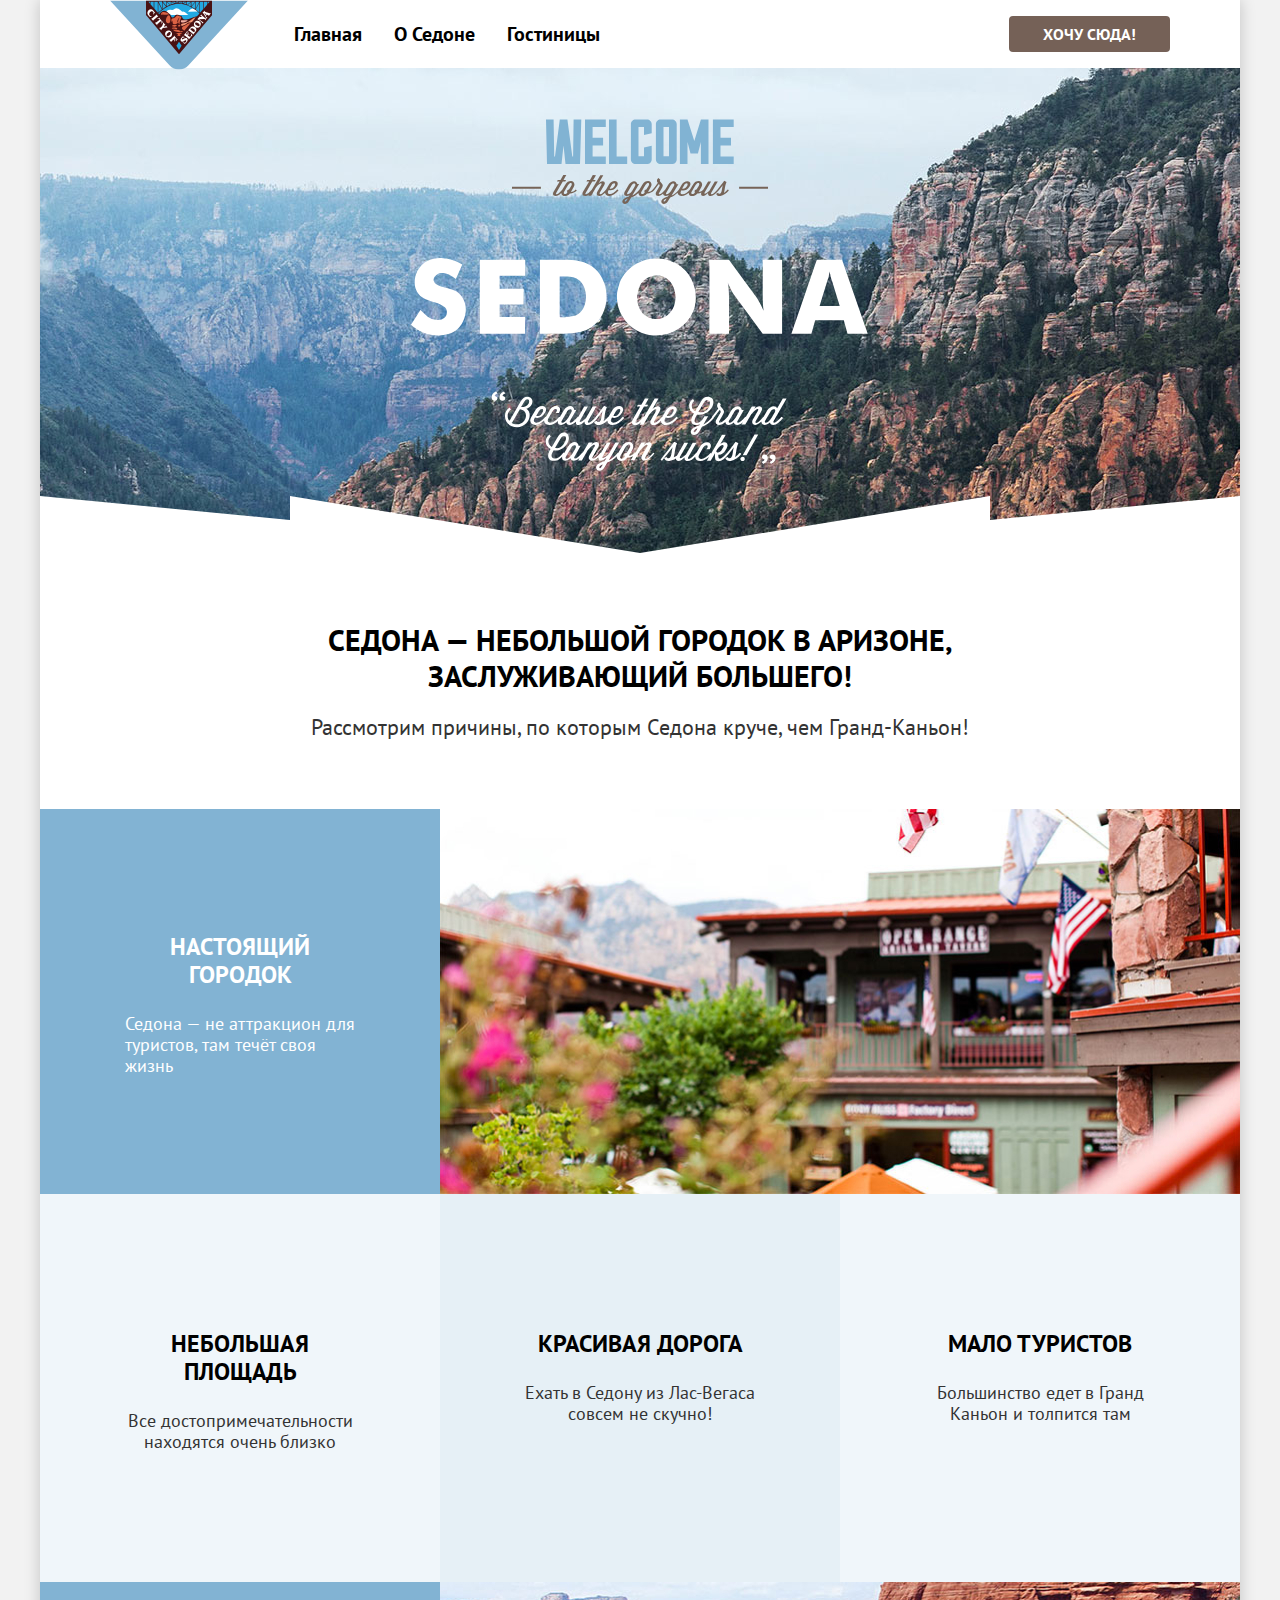
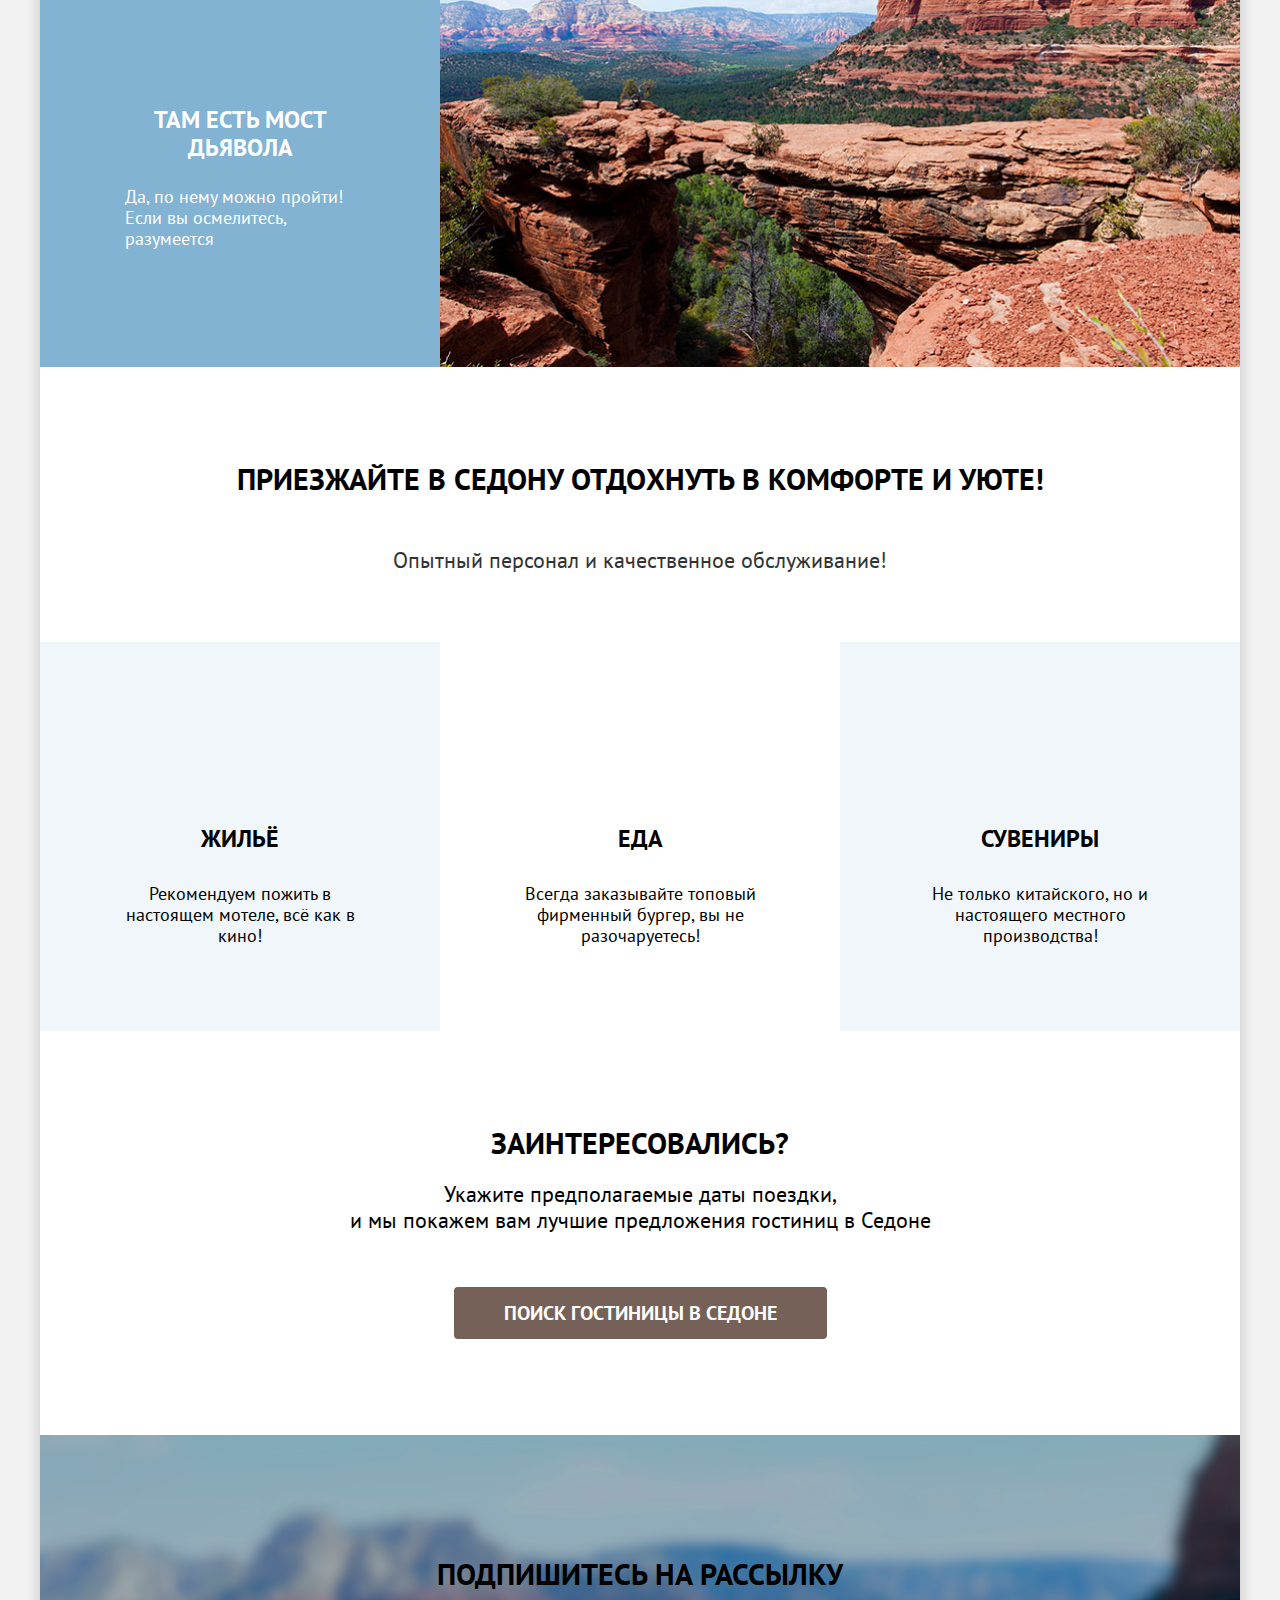
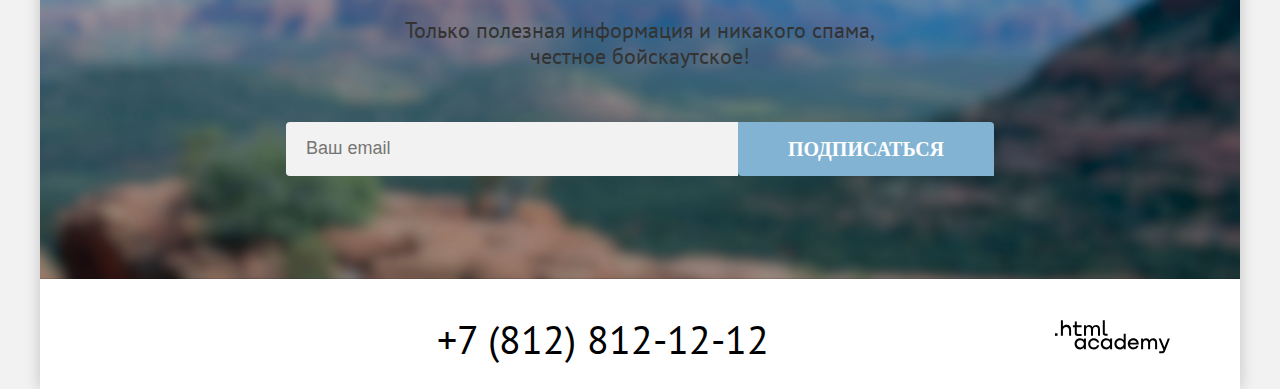
==== 2454755-sedona-39-master/index.html @ 9f496d9f "Добавление разметки к 5 и 6 разделу" ====
<!DOCTYPE html>
<html lang="ru">
  <head>
    <link rel="stylesheet" href="styles/styles.css">
  </head>
  <body>
    <div class="conteiner">
    <header class="page-header">
      <nav class="header-navigation">
        <a class="navigation-logo" href="#">
            <img class="page-header-logo" src="images/main-logo.svg" width="140" height="70" alt="Логотип сайта Седона">
        </a>
     <ul class="navigation-list">
        <li class="navigation-item">
            <a class="navigation-link" href="#">Главная</a>
        </li>
        <li class="navigation-item">
            <a class="navigation-link" href="#">O Седоне</a>
        </li> <li class="navigation-item">
            <a class="navigation-link" href="catalog.html">Гостиницы</a>
        </li>
     </ul>
        <ul class="navigation-user">
            <li class="navigation-user-item">
            <a class="navigation-user-link navigetion-link-search" href="#"><span class="visually-hidden">Поиск</span></a>
            </li>
            <li class="navigation-user-item">
              <a class="navigation-user-link navigetion-link-favourite" href="#"><span class="visually-hidden">Избраное</span>
                <span class="number-favorites">12</span> </a>
            </li>
        </ul>
                <a class="header-button" href="#">Хочу сюда!</a>
      </nav>
    </header>
    <main class="main-conteiner main-index">
      <section class="main-monitor">
      <h1 class="visually-hidden">Седона</h1>
      <img class="hero-img" src="images/welcome-phrase.svg" width="458px" height="352px" alt="Welcome to the gorgeous Sedona because the grand canyon sucks">
      </section>
      <section class="reasons">
        <h2 class="visually-hidden">Причины</h2>
        <p class="reason-title">Седона — небольшой городок в Аризоне,
          заслуживающий большего!</p>
          <p class="content"> Рассмотрим причины, по которым Седона круче, чем Гранд-Каньон!</p>
          <ul class="reason-list">
            <li class="reason-item-accent">
              <div class="reason-conteiner">
              <h3 class="reason-subtitle reason-accent">Настоящий городок</h3>
              <p class="reason-description description-accent">Седона — не аттракцион для туристов, там течёт своя жизнь</p>
            </div>
              <img class="reason-img" src="images/main-photo-1.jpg" width="800px" height="385px"  alt="Домик на фоне гор">
            </li>
            <li class="reason-item">
              <h3 class="reason-subtitle">Небольшая площадь</h3>
              <p class="reason-description">Все достопримечательности находятся очень близко</p>
            </li>
            <li class="reason-item item-accent">
              <h3 class="reason-subtitle">Красивая дорога</h3>
              <p class="reason-description">Ехать в Седону из Лас-Вегаса совсем не скучно!</p>
            </li>
            <li class="reason-item">
              <h3 class="reason-subtitle">Мало туристов</h3>
              <p class="reason-description">Большинство едет в Гранд Каньон и толпится там</p>
            </li>
              <li class="reason-item-accent">
                <div class="reason-conteiner">
                <h3 class="reason-subtitle reason-accent">Там есть мост дьявола</h3>
                <p class="reason-description description-accent"> Да, по нему можно пройти! Если вы осмелитесь, разумеется </p>
                </div>
                <img class="reason-img" src="images/main-photo-2.jpg" width="800px" height="385px" alt="Изображение моста дьявола">
            </li>
          </ul>

      </section>
      <section class="locality">
        <h2 class="visually-hidden">Местность</h2>
        <p class="locality-tagline"> Приезжайте в Седону отдохнуть в комфорте и уюте!</p>
         <p class="content">Опытный персонал и качественное обслуживание!</p>
          <ul class="locality-list">
            <li class="locality-item">
              <h4 class="locality-title">Жильё</h3>
              <p class="locality-description">Рекомендуем пожить в настоящем мотеле,
                всё как в кино!</p>

            </li>
            <li class="locality-item-item">
              <h4 class="locality-title">Еда</h3>
              <p class="locality-description">Всегда заказывайте
                топовый фирменный бургер, вы не разочаруетесь!</p>

            </li>
            <li class="locality-item">
             <h4 class="locality-title">Сувениры</h3>
              <p class="locality-description">Не только китайского,
                но и настоящего местного производства!</p>

              </li>
            </ul>
      </section>
      <section class="search">
        <h2 class="search-title">Заинтересовались?</h2>
        <p class="search-description"> Укажите предполагаемые даты поездки,
          <br>
          и мы покажем вам лучшие предложения гостиниц в Седоне</p>
        <a class="search-button" href="#">Поиск гостиницы в Седоне</a>
      </section>
      <section class="subscribe">
        <h2 class="subscribe-title">Подпишитесь на рассылку</h2>
        <p class="subscribe-description">Только полезная информация и никакого спама,
          <br>
           честное бойскаутское!</p>
        <form class="subscribe-form" action="https://echo.htmlacademy.ru/" method="post">
        <p class="subscribe-form-name">
        <label class="visually-hidden" for="user-email">Email</label>
        <input class="field" type="text" id="user-email" name="user-email" placeholder="Ваш email">
      </p>
      <button class="subscribe-button" type="submit">Подписаться</button>
    </form>
    </section>
    </main>
    <footer class="footer-social">
     <ul class="footer-social-list">
      <li class="footer-social-item">
        <a class="button" href="#">
          <span class="visually-hidden">ВКонтакте</span>
        </a>
      </li>
      <li class="footer-social-item">
        <a class="button" href="#">
          <span class="visually-hidden">Телеграм</span>
        </a>
      </li>
      <li class="footer-social-item">
        <a class="button" href="#">
          <span class="visually-hidden">Ютуб</span>
        </a>
      </li>
    </ul>
    <a class="phone-mobile" href="tel:+78128121212">+7 (812) 812-12-12</a>
    <a class="copyright" href="https://htmlacademy.ru/">
      <img src="images/logo.svg" alt="Логотип HTML Academy">
    </a>
      </footer>
      </div>
  </body>
</html>
---- 2454755-sedona-39-master/styles/styles.css ----
html{
    height:100%;


}
.conteiner {
    display:flex;
    flex-direction: column;
    flex-grow:1;
    margin:0 auto;
    max-width: 1200px;


    background-color: #FFFFFF;
    box-shadow: 0 0 15px 0 rgba(0, 0, 0, 0.2);
}
body{
    font-family:"PT Sans", sans-serif;
    min-height: 100%;
    font-size: 18px;
    line-height: 21px;
    color:black;

    display:flex;
    flex-direction: column;
    box-sizing: border-box;

    margin:0;
    padding: 0;
    background-color: #F2F2F2;
}
.visually-hidden {
	position: absolute;

	width: 1px;
	height: 1px;
	margin: -1px;
	padding: 0;
	border: 0;

	white-space: nowrap;
	clip-path: inset(100%);
	clip: rect(0 0 0 0);
	overflow: hidden;
}


.main-conteiner{
    flex-grow: 1;
}
.page-header {
    color:#000000;
    background-color: #FFFFFF;
  padding: 0 70px;

 }


.navigation-logo {
    display: block;
   max-width: 138px;
    margin-right: 30px;
    margin-bottom: -6px;
    position: relative;
 }
 .page-header-logo {
   max-width: 100%;
}
.header-navigation {
    display: flex;
    align-items: center;
}
 .navigation-list {
        display: flex;
        flex-wrap: wrap;
        margin: 0;
        padding: 0;
        margin-right: auto;
        list-style: none;


    }

 .navigation-link{
    font-family: "PT sans", sans-serif;
    line-height: 24px;
    font-size: 20px;
    font-weight: 700;
    color:inherit;
    text-align: center;
    text-decoration: none;
    display: block;
    padding: 20px 16px;
 }

 .navigation-user {
    display: flex;
  align-items: center;
    gap: 24px;
    margin: 0;
    padding: 0;
    list-style: none;
 }
 .navigation-user-link {
    line-height: 24px;
    font-size: 20px;
    font-weight: 700;
    color:inherit;
    text-decoration: none;
 }
 .number-favorites{
    line-height: 24px;
    font-size: 20px;
    color:#FFFFFF;
 }
 .hero-img {
    display: block;
    margin: 0 auto
 }
 .header-button{
    font-family: "PT Sans", "sans-serif";
    text-transform: uppercase;
    color: #FFFFFF;
    background-color: #756157;
    font-weight: 700;
    text-align: center;
    text-decoration: none;
    background: #756157;
    font-size: 16px;
    line-height: 125%;
    border-radius: 4px;
    white-space: nowrap;
    padding: 8px 34px;


}


.main-monitor {
    box-sizing: border-box;
    min-height: 485px;
    padding: 51px 70px 82px;
background-image:url("../images/divider.svg"),  url("../images/index-background.jpg");
background-size:100% auto, cover;
background-repeat:no-repeat;
background-position: left bottom, left top;
background-color:blueviolet;
}

.reason-title {
    font-size: 30px;
    line-height:36px;
    text-align: center;
    color: #000000;
    font-weight: 700;
    text-transform: uppercase;
    padding: 0 70px;
    margin-bottom: 25px;
    max-width: 700px;
    margin: 0 auto;
    padding-top: 69px;
}
.content {
    font-size: 22px;
    font-weight: 400;
    line-height: 26px;
    text-align: center;
    padding-bottom: 69px;
}

.reason-list {
    margin:0;
    padding: 0;
    display: flex;
    flex-wrap: wrap;
    text-decoration: none;
    list-style: none;
}
.reason-item-accent{
    display: flex;
    background: #82b3d3;
}
.reason-item {
    max-width: 400px;
    flex-grow: 1;
    padding: 112px 85px;
    text-align: center;
    background-color: #83b3d31f;
    box-sizing: border-box;
}
.reason-subtitle {
    font-size: 24px;
    font-weight: 700;
    line-height: 28px;
    text-align: center;
    text-transform: uppercase;
    color: #000000;

}
 .reason-accent  {
    color: #ffffff;
}

.reason-description{
    font-size: 18px;
    font-weight: 400;
    line-height: 21px;
    color: #333333;
}
.description-accent {
    color: #ffffff;
}
.reason-conteiner {
   padding: 100px 85px;
}
.item-accent {
    background-color: rgba(131, 179, 211, 0.2);
}
.locality{
padding-top: 64px;
    margin: 0;
    font-size: 30px;
    font-weight: 700;
    line-height: 36px;
    text-align: center;
    text-transform: uppercase;
}
.content {
    margin: 0;
    padding-top: 20px;
    text-transform:none;
    font-size: 22px;
    line-height: 26px;
    text-align: center;
    color: #333333;
}
.locality-list {
    margin: 0;
    padding: 0;
    display: flex;
  flex-direction: row;
  list-style: none;
  flex-wrap: wrap;
}
.locality-title {
    margin: 0;
    padding-bottom: 30px;
    font-size: 24px;
    font-weight: 700;
    line-height: 28px;
    text-align: center;
    text-transform: uppercase;
}
.locality-description {
    margin: 0;
    font-size: 18px;
    font-weight: 400;
    line-height: 21px;
    text-align: center;
    text-transform: none;

}
.locality-item {
    box-sizing: border-box;
    flex-grow: 1;
    max-width: 400px;
    padding: 183px 81px 85px;
    background-color: #83b3d31f;

}
.locality-item-item{
    box-sizing: border-box;
    flex-grow: 1;
    max-width: 400px;
    padding: 183px 81px 85px;
}

.search-title{
    padding-top: 94px;
    padding-bottom: 20px;
    margin: 0;
    font-size: 30px;
    font-weight: 700;
    line-height: 36px;
    text-align: center;
    text-transform: uppercase;
    width: 1200px;
}
.search-description {
    margin: 0;
    padding-bottom: 54px;
    font-size: 22px;
    font-weight: 400;
    line-height: 26px;
    text-align: center;
    width: 1200px;

}

.search-button{
    font-family: "PT Sans" , "sans-serif";
     font-size: 20px;
    font-weight: 700;
    line-height: 36px;
    text-align: center;
    text-transform: uppercase;
    color: #ffffff;
    background-color: #756157;
    text-decoration: none;
   margin: 0 auto;
   margin-bottom: 96px;
   display: block;
   width: fit-content;
   padding: 8px 50px;
   border-radius: 4px;
}
.subscribe {
    background-image: url("../images/subscribe-background.png");
    background-color: #000000;
    background-repeat: no-repeat;
    background-size: cover;
  padding: 96px 20px 104px;
  text-align: center;
}
.subscribe-title {
    text-align: center;
    font-size: 30px;
    font-weight: 700;
    line-height: 36px;
    color: #000000;
    text-transform: uppercase;
}

.subscribe-description {
    font-size: 22px;
    font-weight: 400;
    line-height: 26px;
    max-width: 475px;
    margin: 0 auto;
    margin-bottom: 54px;
    text-align: center;
    color: #333333;
}
.subscribe-form {
    display: flex;
    justify-content: center;
    align-items: center;
    height: 52px;
    max-width: 684px;
    margin: 0 auto;
}
.field {
    margin: 0;
    font-size: 18px;
    font-weight: 400;
    line-height: 23px;
    height: 54px;
    border: none;
    border-radius: 4px 0 0 4px;
    min-width: 452px;
    padding: 14px 20px;
    background-color: #F2F2F2;
    display: block;
    box-sizing: border-box;
    text-align: left;
    color:#000000

}

.subscribe-button {
    font-family: "PT Sans , sans-serif";
    font-size: 20px;
    font-weight: 700;
    line-height: 36px;
    height: 54px;
    text-align: center;
    color: #ffffff;
    text-transform: uppercase;
    background: #82b3d3;
    border: none;
    padding: 8px 50px;
    border-radius: 0 4px 0 4px;

}
.subscribe-catalog {
    padding: 96px 70px 104px;
}
.phone-mobile{
   text-decoration: none;
    background-repeat: no-repeat;
    font-size: 40px;
    font-weight: 400;
    line-height: 100%;
    text-align: center;
    text-transform: uppercase;
    color: #000000;
}
.footer-social {
    display: flex;
    align-items: center;
    justify-content: space-between;
    padding: 40px 70px 30px;
}
.footer-social-item {
    list-style: none;
}




.all-filters {
    padding: 35px 70px 70px;
    background-image:url("../images/filter.png");
    background-size: cover;
background-repeat:no-repeat;
background-position: center;
background-color:#000000;
color:#FFFFFF;
 }
.main-inner-title {
    margin: 0;
    margin-bottom: 8px;
    font-size: 60px;
    line-height: 78px;
    color: #FFFFFF;
}
.inner-menu-list {
    display: flex;
    flex-wrap: wrap;
    gap: 28px;
    margin: 0;
    padding: 0;
    margin-bottom: 40px;
    font-size: 16px;
   list-style: none;
}
 .inner-menu-link{
    color: #FFFFFF;
    text-decoration: none;
 }
 .hotel-filter {
    display: flex;
    flex-wrap: wrap;
    gap: 70px;
 }
 .hotel-filter-list {
    padding: 0;
    margin:0;
    list-style: none;
 }
 .hotel-filter-group {
    display: flex;
    flex-direction: column;
    margin: 0;
    padding: 0;
    border: none;
 }
 .hotel-filter-group-title {
    font-family: "PT sans" sans-serif;
    font-size: 20px;
    font-weight: 700;
    line-height: 24px;
    padding: 0;
    margin-bottom: 32px;
 }
 .hotel-filter-item {
    margin-bottom: 16px;
    line-height: 23px;
 }
 .button-filter{
    display: flex;
    flex-direction: column;
    margin: 0;
    padding: 0;
    border: 0;
 }
 .catalog-filter-submit {
    padding: 8px 50px;
    font-family: inherit;
    font-size: 16px;
    font-weight: 700;
    line-height: 20px;
    color: #FFFFFF;
    text-transform: uppercase;
    border: none;
    border-radius: 4px;
    margin-bottom: 32px;
    margin-top: 56px;

 }
 .catalog-filter-reset{
    padding: 8px 50px;
    font-family: inherit;
    font-size: 16px;
    font-weight: 700;
    line-height: 20px;
    color: #FFFFFF;
    text-transform: uppercase;
    border: none;
    border-radius: 4px;
 }



 .select-control{
    font-weight: 400 ;
    color:#333333;
    background-color: #FFFFFF;
 }
 .catalog-filter-grop {
    display: flex;
    flex-direction: column;
    margin: 0;
    padding: 0;
    border: 0;
 }
 .catalog-filter-title {
    padding: 0;
    margin-bottom: 32px;
    font-size: 20px;
    font-weight: 700;
    line-height: 24px;
 }
 .control-input-price {
    font-family: inherit;
    font-size: 18px;
    font-weight: 700;
    line-height: 24px;
    color: #000000;
    background-color: #F2F2F2;
 }
 .control-input-price-accent {
    margin-bottom: 36px;
 }
 .catalog-products {
    padding: 50px 70px 60px;
 }
 .catalog-products-title {
    margin: 0;
    margin-right: auto;
    text-align: left;
    font-size: 30px;
    font-weight: 700;
    line-height: 36px;
    text-transform: uppercase;
 }
 .catalog-filter-submit{
    font-size: 16px;
    font-weight: 700;
    line-height: 20px;
    text-align: center;
    text-transform: uppercase;
    color: #ffffff;
    background: #82b3d3;
 }
 .catalog-filter-reset {
    font-size: 16px;
    font-weight: 700;
    line-height: 20px;
    text-align: center;
    text-transform: uppercase;
    color: #ffffff;
    background: transparent;
 }
.catalog-products-title{
    font-size: 30px;
    font-weight: 700;
    line-height: 36px;
    text-align: left;
    text-transform: uppercase;
}
.product-list {
    display: flex;
    flex-wrap: wrap;
    gap: 20px;
    margin: 0;
    padding: 0;
    margin-bottom: 40px;
    padding-bottom: 39px;
    list-style: none;
    border-bottom: 1px solid #E6E6E6;
}
.product-card {
    box-sizing: border-box;
    gap: 16px 20px;
    width: 340px;
    padding: 20px;
    color: #333333;
    outline: 1px solid #E6E6E6;
    border-radius: 4px
}
.product-link {
    text-decoration: none;
}
.product-title {
    margin: 0;
    padding-top: 16px;
    padding-bottom: 16px;
    font-size: 24px;
    line-height: 28px;
    color: #000000;
    text-align: left;
    text-decoration: none;
}
.product-type {
    margin:0;
}
.product-information{
    display: flex;
    justify-content:space-between;
    align-items: center;
    height: 21px;
    margin-bottom:16px ;
}
.button-list {
    list-style: none;
}
.select-control {
    width: 292px;
    height: 49px;
    padding: 10px 16px;
    margin-right: 70px;
    font-family: inherit;
    font-size: 18px;
    font-weight: 400;
    line-height: 21px;
    color: #333333;
    background-color: #FFFFFF;
    border: 2px solid #E5E5E5;
    border-radius: 4px;
}
.catalog-filters {
    display: flex;
    align-items: center;
    margin-bottom: 40px;
}
.product-links {
    display: flex;
    gap: 20px;
}
.product-ratings {
    display: flex;
    align-items: center;
}

.product-type {
    font-size: 18px;
    font-weight: 400;
    line-height: 21px;
    text-align: left;
}
.product-price{
        font-size: 18px;
        font-weight: 400;
        line-height: 21px;
        text-align: left;
}
.product-rating  {
    display: flex;
    align-items: center;
    justify-content: center;
    margin: 0;
    margin-top: 16px;
    font-size: 16px;
    font-weight: 400;
    line-height: 20px;
    text-align: center;
    text-transform: uppercase;
    color: #333333;
    width: 140px;
    height: 37px;
    border-radius: 4px;
    background: #f2f2f2;
}

.product-button{
    font-size: 16px;
    font-weight: 700;
    line-height: 20px;
    text-align: center;
    text-transform: uppercase;
    color: #ffffff;
    text-decoration: none;
    background: #756157;
    border-radius: 4px;
    padding: 8px 26px;
}
.add-to-favourites{
    font-size: 16px;
    font-weight: 700;
    line-height: 20px;
    text-align: center;
    text-transform: uppercase;
    color: #ffffff;
    text-decoration: none;
    border-radius: 4px;
    background: #82b3d3;
    padding: 8px 20px;
}
.added-to-favourites{
    display: flex;
    align-items: center;
    justify-content: center;
    padding: 8px 18px;
    font-size: 16px;
    font-weight: 700;
    line-height: 20px;
    text-align: center;
    text-transform: uppercase;
    color: #ffffff;
    text-decoration: none;
    border-radius: 4px;
    background: #7DB54F;
}
.pagination-link-current{
    font-size: 20px;
    font-weight: 700;
    line-height: 36px;
    color: #000000;
    text-decoration: none;
}
.pagination-link{
    font-size: 20px;
    font-weight: 700;
    line-height: 36px;
    color: #ffffff;
    background: #82b3d3;
    text-decoration: none;
}
.pagination {
    list-style: none;
    display: flex;
    gap:8px;
    margin: 0;
    padding: 0;
}
.pagination-item {
    padding: 12px 24px;
    background-color: #82B3D3;
}
.pagination-item-accent {
    background-color: #F2F2F2;
}
.item-transparent {
    background-color:transparent;
}
.footer {
    display: flex;
margin: 70px;
width: 1060px;
justify-content:space-between;
}
@font-face {
    font-family: "PT Sans";
    font-style: normal;
    font-weight: 700;
    src: url(../fonts/ptsans-700.woff2) format("woff2");
    font-display: swap;
}
@font-face {
    font-family: "PT Sans";
    font-style: normal;
    font-weight: 400;
    src: url(../fonts/ptsans-400.woff2) format("woff2");
    font-display: swap;

}
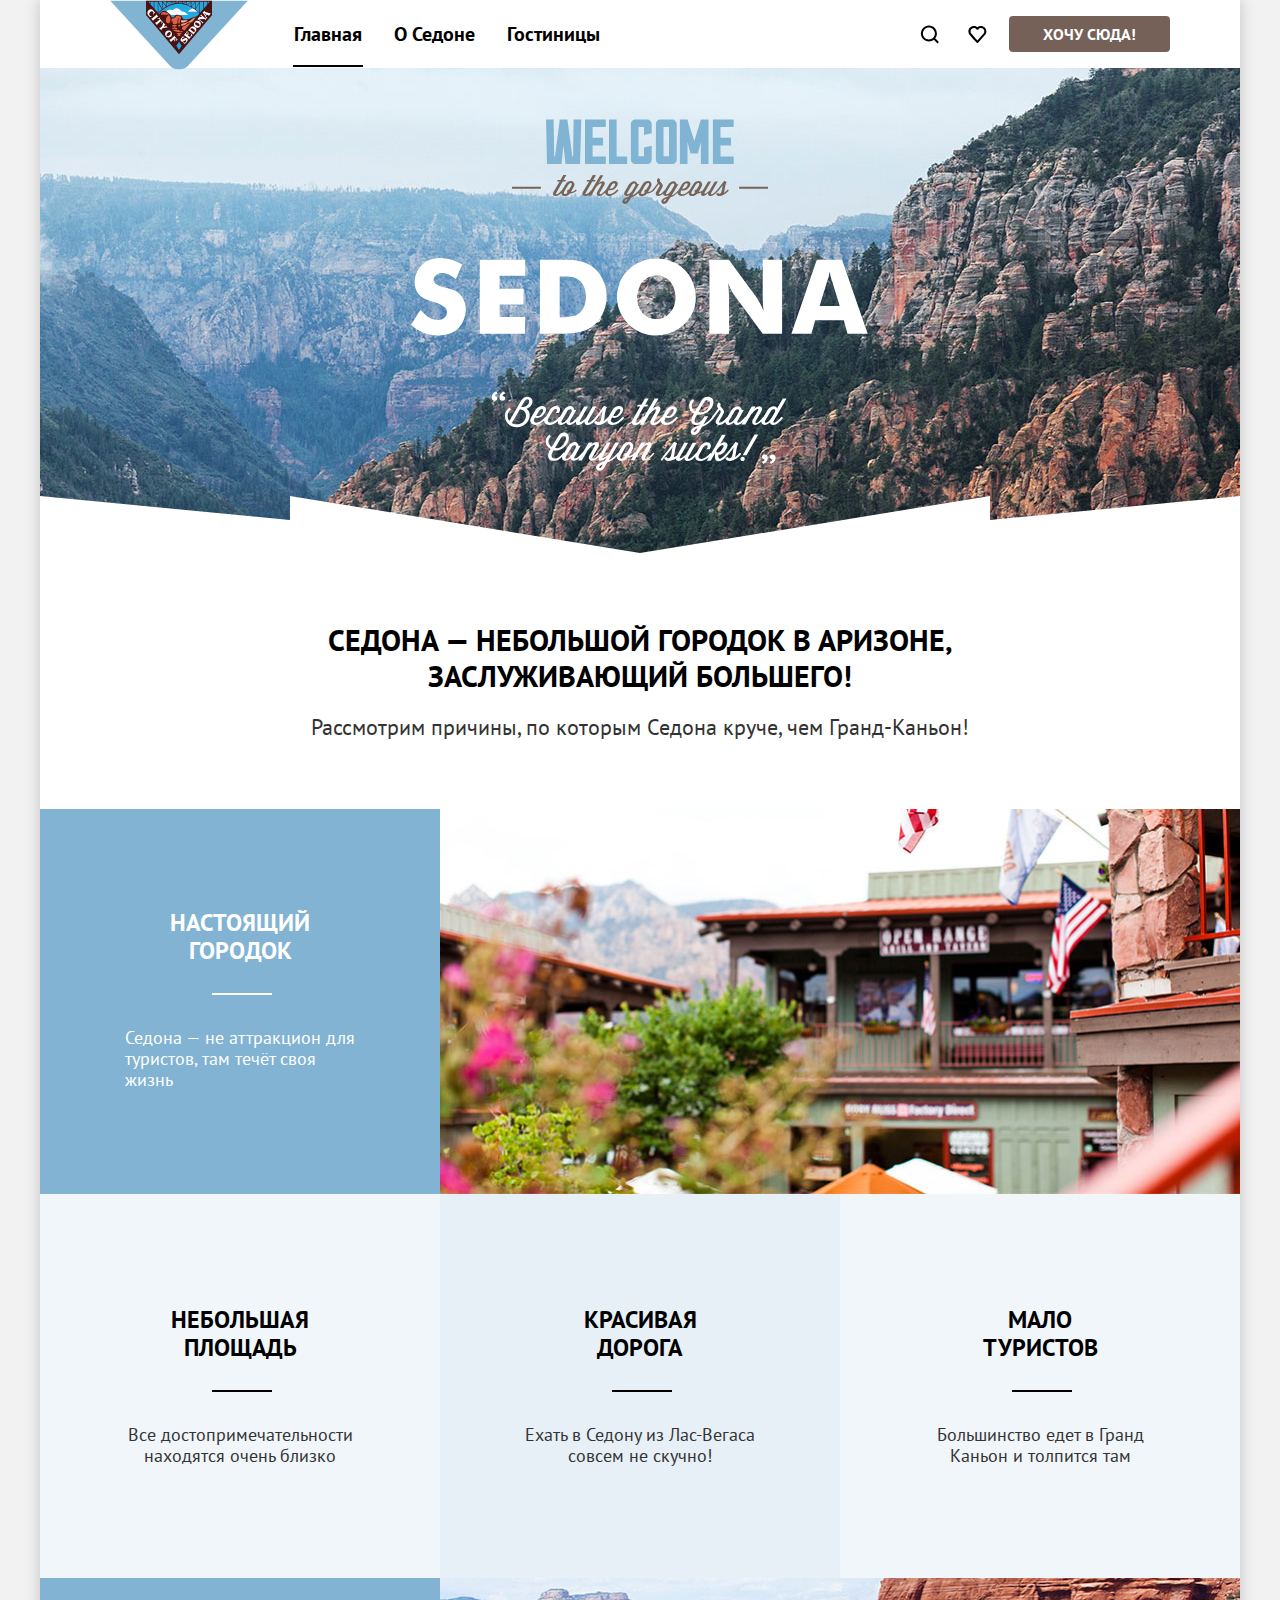
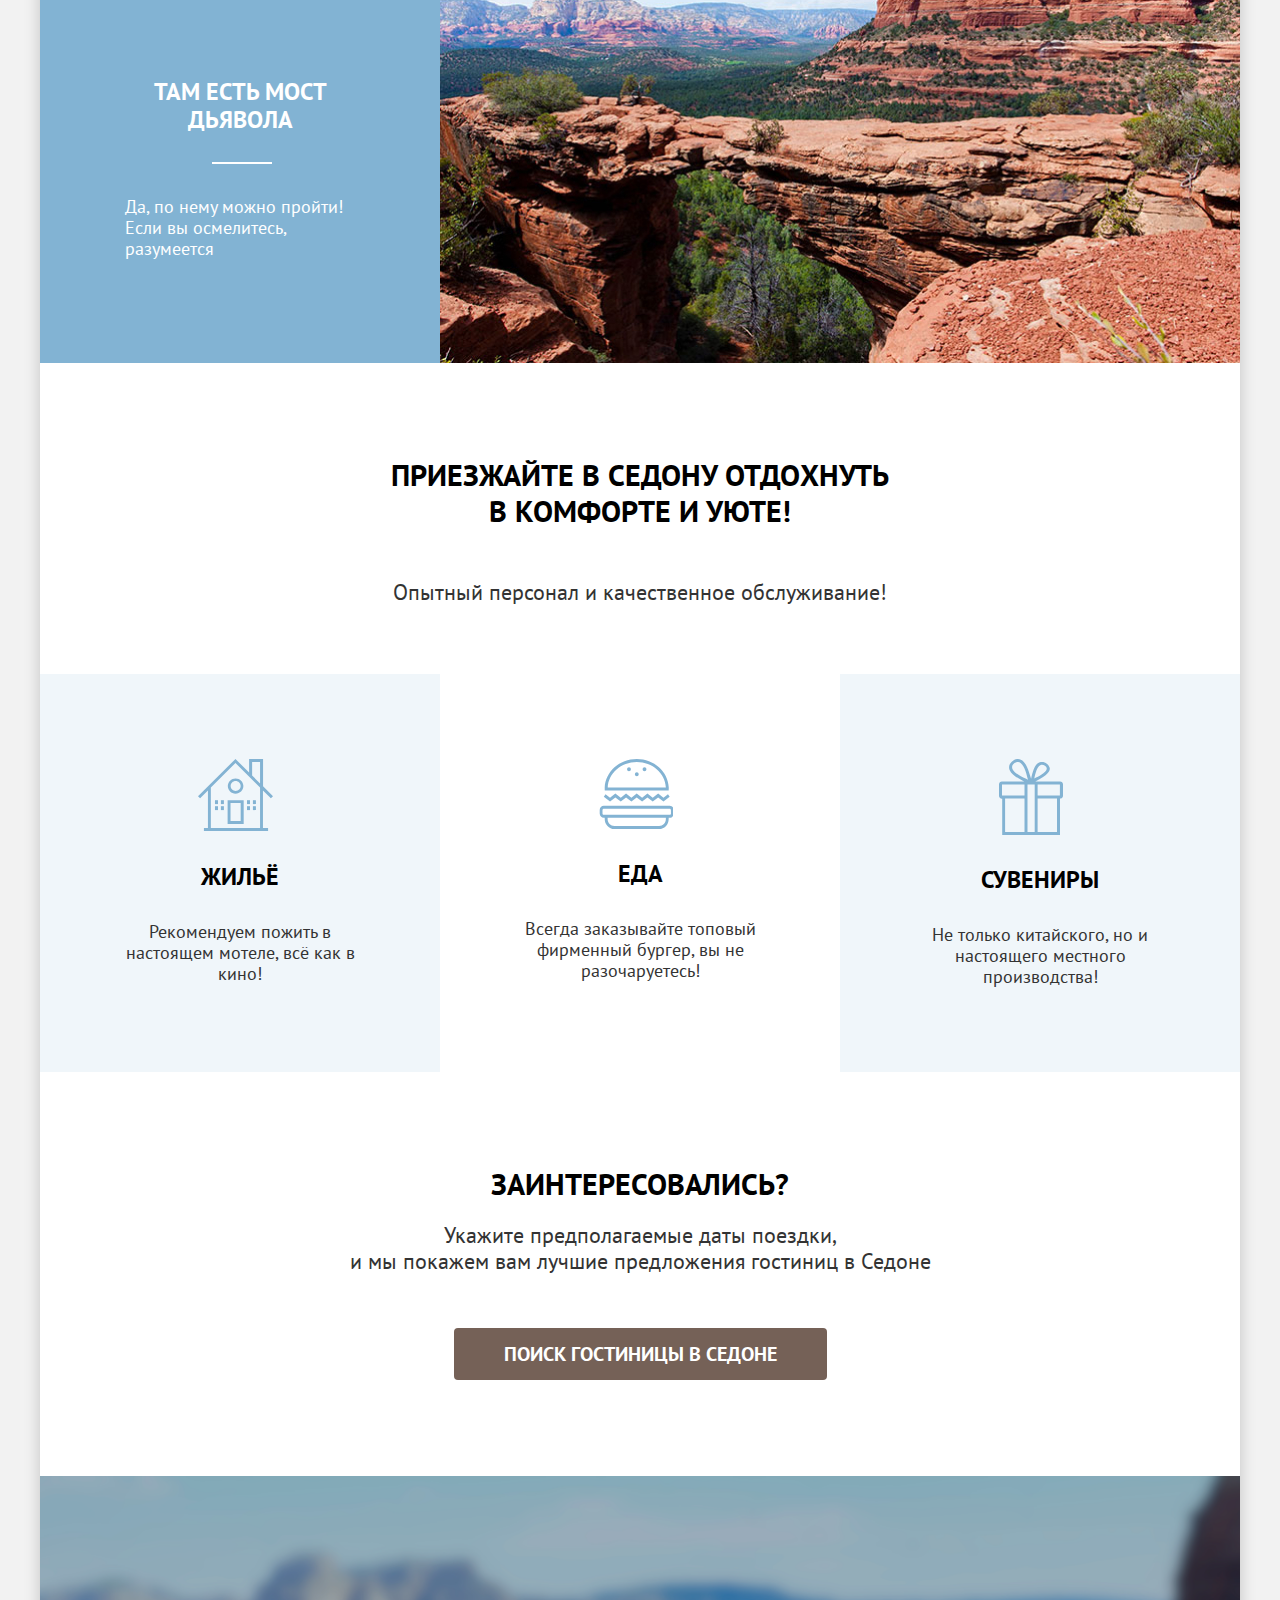
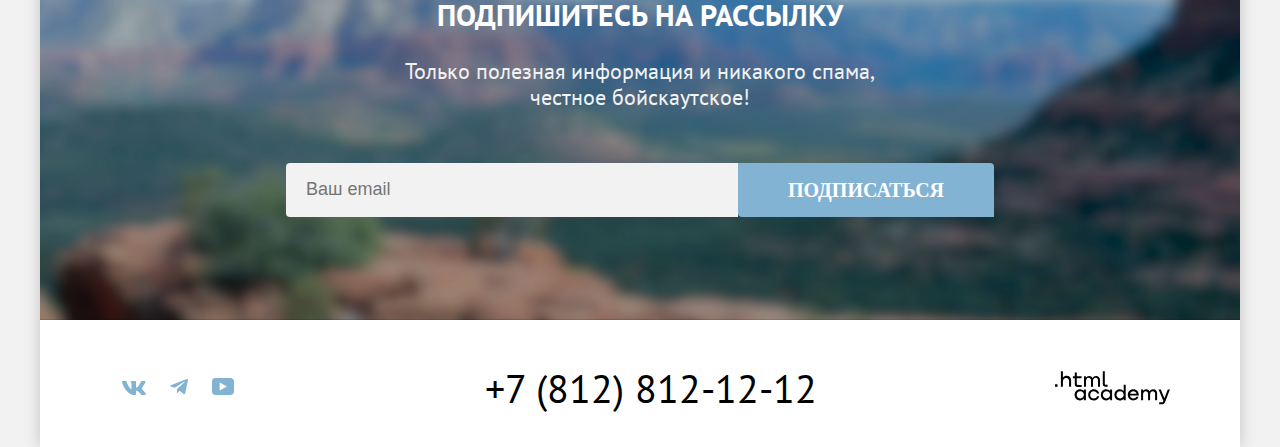
==== commit 6196049b: "Add files via upload" ====
--- a/2454755-sedona-39-master/index.html
+++ b/2454755-sedona-39-master/index.html
@@ -12,7 +12,7 @@
         </a>
      <ul class="navigation-list">
         <li class="navigation-item">
-            <a class="navigation-link" href="#">Главная</a>
+            <a class="navigation-link" href="#" aria-current="page">Главная</a>
         </li>
         <li class="navigation-item">
             <a class="navigation-link" href="#">O Седоне</a>
@@ -22,12 +22,10 @@
      </ul>
         <ul class="navigation-user">
             <li class="navigation-user-item">
-            <a class="navigation-user-link navigetion-link-search" href="#"><span class="visually-hidden">Поиск</span></a>
+            <a class="navigation-user-link navigation-link-search" href="#"><span class="visually-hidden">Поиск</span></a>
             </li>
-            <li class="navigation-user-item">
-              <a class="navigation-user-link navigetion-link-favourite" href="#"><span class="visually-hidden">Избраное</span>
-                <span class="number-favorites">12</span> </a>
-            </li>
+            <a class="navigation-user-link navigation-link-favourite" href="#">
+              <span class="visually-hidden">Избраное</span></a>
         </ul>
                 <a class="header-button" href="#">Хочу сюда!</a>
       </nav>
@@ -45,26 +43,26 @@
           <ul class="reason-list">
             <li class="reason-item-accent">
               <div class="reason-conteiner">
-              <h3 class="reason-subtitle reason-accent">Настоящий городок</h3>
+              <h3 class="reason-subtitle reason-accent subtitle">Настоящий городок</h3>
               <p class="reason-description description-accent">Седона — не аттракцион для туристов, там течёт своя жизнь</p>
             </div>
               <img class="reason-img" src="images/main-photo-1.jpg" width="800px" height="385px"  alt="Домик на фоне гор">
             </li>
             <li class="reason-item">
-              <h3 class="reason-subtitle">Небольшая площадь</h3>
+              <h3 class="reason-subtitle subtitle">Небольшая площадь</h3>
               <p class="reason-description">Все достопримечательности находятся очень близко</p>
             </li>
             <li class="reason-item item-accent">
-              <h3 class="reason-subtitle">Красивая дорога</h3>
+              <h3 class="reason-subtitle subtitle">Красивая дорога</h3>
               <p class="reason-description">Ехать в Седону из Лас-Вегаса совсем не скучно!</p>
             </li>
             <li class="reason-item">
-              <h3 class="reason-subtitle">Мало туристов</h3>
+              <h3 class="reason-subtitle subtitle">Мало туристов</h3>
               <p class="reason-description">Большинство едет в Гранд Каньон и толпится там</p>
             </li>
               <li class="reason-item-accent">
                 <div class="reason-conteiner">
-                <h3 class="reason-subtitle reason-accent">Там есть мост дьявола</h3>
+                <h3 class="reason-subtitle reason-accent subtitle">Там есть мост дьявола</h3>
                 <p class="reason-description description-accent"> Да, по нему можно пройти! Если вы осмелитесь, разумеется </p>
                 </div>
                 <img class="reason-img" src="images/main-photo-2.jpg" width="800px" height="385px" alt="Изображение моста дьявола">
@@ -74,22 +72,23 @@
       </section>
       <section class="locality">
         <h2 class="visually-hidden">Местность</h2>
-        <p class="locality-tagline"> Приезжайте в Седону отдохнуть в комфорте и уюте!</p>
+        <p class="locality-tagline"> Приезжайте в Седону отдохнуть <br>
+           в комфорте и уюте!</p>
          <p class="content">Опытный персонал и качественное обслуживание!</p>
           <ul class="locality-list">
-            <li class="locality-item">
+            <li class="locality-item locality-home">
               <h4 class="locality-title">Жильё</h3>
               <p class="locality-description">Рекомендуем пожить в настоящем мотеле,
                 всё как в кино!</p>
 
             </li>
-            <li class="locality-item-item">
+            <li class="locality-item-item locality-food">
               <h4 class="locality-title">Еда</h3>
               <p class="locality-description">Всегда заказывайте
                 топовый фирменный бургер, вы не разочаруетесь!</p>
 
             </li>
-            <li class="locality-item">
+            <li class="locality-item locality-present">
              <h4 class="locality-title">Сувениры</h3>
               <p class="locality-description">Не только китайского,
                 но и настоящего местного производства!</p>
@@ -122,23 +121,46 @@
      <ul class="footer-social-list">
       <li class="footer-social-item">
         <a class="button" href="#">
+          <svg width="24" height="14" viewBox="0 0 24 14"  xmlns="http://www.w3.org/2000/svg">
+            <path fill-rule="evenodd" clip-rule="evenodd" d="M23.45 0.948C23.616 0.402 23.45 0 22.655 0H20.03C19.362 0 19.054 0.347 18.887 0.73C18.887 0.73 17.552 3.926 15.661 6.002C15.049 6.604 14.771 6.795 14.437 6.795C14.27 6.795 14.019 6.604 14.019 6.057V0.948C14.019 0.292 13.835 0 13.279 0H9.151C8.734 0 8.483 0.304 8.483 0.593C8.483 1.214 9.429 1.358 9.526 3.106V6.904C9.526 7.737 9.373 7.888 9.039 7.888C8.149 7.888 5.984 4.677 4.699 1.003C4.45 0.288 4.198 0 3.527 0H0.9C0.15 0 0 0.347 0 0.73C0 1.412 0.89 4.8 4.145 9.281C6.315 12.341 9.37 14 12.153 14C13.822 14 14.028 13.632 14.028 12.997V10.684C14.028 9.947 14.186 9.8 14.715 9.8C15.105 9.8 15.772 9.992 17.33 11.467C19.11 13.216 19.403 14 20.405 14H23.03C23.78 14 24.156 13.632 23.94 12.904C23.702 12.18 22.852 11.129 21.725 9.882C21.113 9.172 20.195 8.407 19.916 8.024C19.527 7.533 19.638 7.314 19.916 6.877C19.916 6.877 23.116 2.451 23.449 0.948H23.45Z" fill="#83B3D3"/>
+            </svg>
+
           <span class="visually-hidden">ВКонтакте</span>
         </a>
       </li>
       <li class="footer-social-item">
         <a class="button" href="#">
+          <svg width="18" height="16" viewBox="0 0 18 16"  xmlns="http://www.w3.org/2000/svg">
+            <path d="M16.785 0.0992597L0.840489 6.24776C-0.247661 6.68481 -0.241365 7.29184 0.640845 7.56253L4.73445 8.83953L14.2058 2.8637C14.6537 2.59121 15.0629 2.7378 14.7265 3.03636L7.05283 9.96185H7.05103L7.05283 9.96275L6.77045 14.1823C7.18413 14.1823 7.36669 13.9925 7.59871 13.7686L9.58705 11.8351L13.7229 14.89C14.4855 15.31 15.0332 15.0941 15.2229 14.1841L17.9379 1.38885C18.2158 0.274623 17.5126 -0.229883 16.785 0.0992597Z" fill="#83B3D3"/>
+            </svg>
           <span class="visually-hidden">Телеграм</span>
         </a>
       </li>
       <li class="footer-social-item">
         <a class="button" href="#">
+          <svg width="22" height="17" viewBox="0 0 22 17" xmlns="http://www.w3.org/2000/svg">
+            <path d="M18.607 0H3.17413C1.31343 0 0 1.59375 0 3.4V13.4937C0 15.4062 1.31343 17 3.17413 17H18.8259C20.4677 17 22 15.4062 22 13.6V3.4C21.7811 1.59375 20.4677 0 18.607 0ZM7.66169 12.5375V4.4625L14.995 8.5L7.66169 12.5375Z" fill="#83B3D3"/>
+            </svg>
           <span class="visually-hidden">Ютуб</span>
         </a>
       </li>
     </ul>
     <a class="phone-mobile" href="tel:+78128121212">+7 (812) 812-12-12</a>
     <a class="copyright" href="https://htmlacademy.ru/">
-      <img src="images/logo.svg" alt="Логотип HTML Academy">
+      <svg class="html-academy-logo" role="img" aria-label="логотип разработчика HTML Academy" width="115" height="34" viewBox="0 0 115 34" xmlns="http://www.w3.org/2000/svg">
+        <path d="M0 13.2564V15.8564H2.5V13.2564H0Z" fill="black"/>
+        <path d="M11.6 4.85645C10 4.85645 8.8 5.55645 8 6.55645H7.9V0.356445H5.9V15.8564H7.9V10.5564C7.9 8.45645 9.2 6.95645 11.2 6.95645C13 6.95645 14.1 8.35645 14.1 10.1564V15.8564H16.1V9.75644C16.2 6.75644 14.3 4.85645 11.6 4.85645Z" fill="black"/>
+        <path d="M26.6 5.15645H21.8V1.45645H19.8V5.25645H17.9V7.25645H19.8V13.2564C19.8 14.9564 20.8 15.9564 22.5 15.9564H26.6V13.9564H22.9C22.2 13.9564 21.8 13.5564 21.8 12.8564V7.15645H26.6V5.15645Z" fill="black"/>
+        <path d="M41.1 4.95645C39.5 4.95645 38.2 5.75644 37.6 7.05645H37.5C36.9 5.85645 35.7 4.95645 34.1 4.95645C32.7 4.95645 31.6 5.75645 31 6.75645H30.9V5.15645H29V15.7564H31V10.3564C31 8.35645 32 6.85645 33.6 6.85645C35.1 6.85645 36 7.85645 36 9.45645V15.7564H38V10.1564C38 7.75645 39.4 6.85645 40.6 6.85645C42.1 6.85645 43 7.85645 43 9.45645V15.7564H45V9.25644C45.1 6.75644 43.6 4.95645 41.1 4.95645Z" fill="black"/>
+        <path d="M47.8 13.0564C47.8 14.7564 48.8 15.7564 50.6 15.7564H52.6V13.7564H50.9C50.2 13.7564 49.8 13.3564 49.8 12.6564V0.356445H47.8V13.0564Z" fill="black"/>
+        <path d="M28.9 20.0564C28 18.9564 26.7 18.2564 25 18.2564C21.9 18.2564 19.6 20.5564 19.6 23.8564C19.6 27.1564 21.9 29.4564 25 29.4564C26.8 29.4564 28 28.6564 28.8 27.5564H28.9V29.1564H30.9V18.5564H28.9V20.0564ZM25.3 27.4564C23.1 27.4564 21.7 25.8564 21.7 23.8564C21.7 21.8564 23.1 20.2564 25.3 20.2564C27.5 20.2564 28.9 21.8564 28.9 23.8564C28.9 25.7564 27.5 27.4564 25.3 27.4564Z" fill="black"/>
+        <path d="M44.2 22.3564C43.7 19.9564 41.6 18.2564 38.8 18.2564C35.4 18.2564 33.2 20.7564 33.2 23.8564C33.2 26.9564 35.4 29.4564 38.8 29.4564C41.6 29.4564 43.7 27.6564 44.2 25.2564H42.1C41.7 26.5564 40.4 27.5564 38.8 27.5564C36.6 27.5564 35.2 25.9564 35.2 23.9564C35.2 21.9564 36.6 20.3564 38.8 20.3564C40.4 20.3564 41.6 21.3564 42.1 22.5564H44.2V22.3564Z" fill="black"/>
+        <path d="M55.1 20.0564C54.2 18.9564 52.9 18.2564 51.2 18.2564C48.1 18.2564 45.8 20.5564 45.8 23.8564C45.8 27.1564 48.1 29.4564 51.2 29.4564C53 29.4564 54.2 28.6564 55 27.5564H55.1V29.1564H57.1V18.5564H55.1V20.0564ZM51.5 27.4564C49.3 27.4564 47.9 25.8564 47.9 23.8564C47.9 21.8564 49.3 20.2564 51.5 20.2564C53.7 20.2564 55.1 21.8564 55.1 23.8564C55.1 25.7564 53.6 27.4564 51.5 27.4564Z" fill="black"/>
+        <path d="M68.7 20.1564C67.8 19.0564 66.5 18.2564 64.8 18.2564C61.7 18.2564 59.4 20.5564 59.4 23.8564C59.4 27.1564 61.6 29.4564 64.8 29.4564C66.5 29.4564 67.8 28.6564 68.6 27.6564H68.7V29.1564H70.7V13.7564H68.7V20.1564ZM65.1 27.4564C62.9 27.4564 61.5 25.8564 61.5 23.8564C61.5 21.8564 62.9 20.2564 65.1 20.2564C67.3 20.2564 68.7 21.8564 68.7 23.8564C68.6 25.8564 67.2 27.4564 65.1 27.4564Z" fill="black"/>
+        <path d="M78.3 18.2564C75 18.2564 72.8 20.7564 72.8 23.8564C72.8 26.8564 74.9 29.4564 78.3 29.4564C80.8 29.4564 82.8 28.1564 83.5 25.8564H81.4C80.9 26.8564 79.8 27.4564 78.4 27.4564C76.5 27.4564 75.1 26.1564 75 24.5564H83.8C84 20.9564 81.8 18.2564 78.3 18.2564ZM78.3 20.1564C80 20.1564 81.3 21.1564 81.6 22.7564H75.1C75.4 21.2564 76.6 20.1564 78.3 20.1564Z" fill="black"/>
+        <path d="M98.2 18.2564C96.6 18.2564 95.3 19.0564 94.6 20.2564H94.5C93.9 19.0564 92.7 18.2564 91.1 18.2564C89.7 18.2564 88.6 18.9564 88 20.0564V18.5564H86.1V29.1564H88.1V23.7564C88.1 21.7564 89.1 20.3564 90.7 20.2564C92.2 20.2564 93.1 21.2564 93.1 22.8564V29.1564H95.1V23.5564C95.1 21.1564 96.5 20.2564 97.7 20.2564C99.2 20.2564 100.1 21.2564 100.1 22.8564V29.1564H102.1V22.6564C102.2 20.0564 100.7 18.2564 98.2 18.2564Z" fill="black"/>
+        <path d="M109.4 27.3564L105.8 18.4564H103.6L108.4 30.0564C108.1 30.9564 107.7 31.2564 106.7 31.2564H104.2V33.2564H106.7C108.5 33.2564 109.5 32.4564 110.2 30.6564L114.9 18.4564H112.8L109.4 27.3564Z" fill="black"/>
+        </svg>
     </a>
       </footer>
       </div>
--- a/2454755-sedona-39-master/styles/styles.css
+++ b/2454755-sedona-39-master/styles/styles.css
@@ -54,6 +54,7 @@
   padding: 0 70px;
 
  }
+
 
 
 .navigation-logo {
@@ -80,8 +81,8 @@
 
 
     }
-
  .navigation-link{
+    position: relative;
     font-family: "PT sans", sans-serif;
     line-height: 24px;
     font-size: 20px;
@@ -92,7 +93,15 @@
     display: block;
     padding: 20px 16px;
  }
-
+ .navigation-link[aria-current="page"]::after{
+    content:" ";
+    position: absolute;
+    right: 15px;
+    bottom: -1px;
+    left:15px;
+    height: 2px;
+    background-color: currentColor;
+ }
  .navigation-user {
     display: flex;
   align-items: center;
@@ -108,11 +117,107 @@
     color:inherit;
     text-decoration: none;
  }
- .number-favorites{
-    line-height: 24px;
-    font-size: 20px;
-    color:#FFFFFF;
- }
+ .navigation-link-search{
+    background-image:url("../images/icon-vector.svg");
+    padding: 22px 12px;
+    background-repeat: no-repeat;
+    background-position:center ;
+ }
+ .navigation-link-favourite{
+    background-image:url("../images/icon-heart.svg");
+    padding: 22px 12px;
+    background-repeat:no-repeat;
+    background-position:center ;
+    margin-right: 20px;
+ }
+
+
+ .range-scale {
+    position: relative;
+    height: 4px;
+    margin-top: 56px;
+    background-color: #5d5959;
+    border-radius: 2px;
+  }
+  .range-bar {
+    position: absolute;
+    height: 4px;
+    background-color: white;
+  }
+  .range-toggle {
+    position: absolute;
+    width: 20px;
+    height: 20px;
+    background: #ffffff;
+    border: 2px solid #ffffff;
+    border-radius: 5px;
+    cursor: pointer;
+  }
+
+  .range-toggle:hover {
+    background-color: #f9f9f9;
+  }
+
+  .range-toggle:active,
+  .range-toggle:focus {
+    outline: 1px solid #82b3d3;
+  }
+  .toggle-min {
+    top: -8px;
+    left: -10px;
+  }
+
+  .toggle-max {
+    top: -8px;
+    right: -10px;
+  }
+  .input-container {
+    position: relative;
+    width: 143px;
+    height: 48px;
+    background-color: #FFFFFF;
+    border: 1px solid #E5E5E5;
+    border-radius: 4px;
+    display: flex;
+    align-items: center;
+    box-sizing: border-box;
+}
+
+.range-input {
+    flex: 1;
+    height: 100%;
+    border: none;
+    padding-right: 40px;
+    padding-left: 10px;
+    font-size: 16px;
+    box-sizing: border-box;
+    outline: none;
+    background-color: transparent;
+}
+
+.input-label {
+    position: absolute;
+    right: 10px;
+    font-size: 16px;
+    color: #333333;
+    pointer-events: none;
+}
+.range {
+    display: flex;
+    gap:2px;
+}
+
+.range-input::-webkit-outer-spin-button,
+.range-input::-webkit-inner-spin-button {
+  appearance: none;
+  margin: 0;
+}
+
+
+
+
+
+
  .hero-img {
     display: block;
     margin: 0 auto
@@ -131,21 +236,20 @@
     border-radius: 4px;
     white-space: nowrap;
     padding: 8px 34px;
-
-
-}
-
-
+    cursor: pointer;
+
+}
 .main-monitor {
     box-sizing: border-box;
     min-height: 485px;
     padding: 51px 70px 82px;
 background-image:url("../images/divider.svg"),  url("../images/index-background.jpg");
-background-size:100% auto, cover;
+background-size:100% auto;
 background-repeat:no-repeat;
 background-position: left bottom, left top;
-background-color:blueviolet;
-}
+background-color:white;
+}
+
 
 .reason-title {
     font-size: 30px;
@@ -167,7 +271,6 @@
     text-align: center;
     padding-bottom: 69px;
 }
-
 .reason-list {
     margin:0;
     padding: 0;
@@ -189,19 +292,34 @@
     box-sizing: border-box;
 }
 .reason-subtitle {
+    position: relative;
     font-size: 24px;
     font-weight: 700;
     line-height: 28px;
     text-align: center;
+    margin-left: 27px;
+    margin-right: 27px;
+    margin-bottom: 62px;
+    margin-top: 0;
     text-transform: uppercase;
     color: #000000;
 
+}
+.reason-subtitle::after{
+    content: " ";
+    position: absolute;
+    width: 60px;
+    right: 60px;
+    bottom: -30px;
+    left: 60px;
+    height: 2px;
+    background-color: currentColor;
 }
  .reason-accent  {
     color: #ffffff;
 }
-
 .reason-description{
+    margin:0;
     font-size: 18px;
     font-weight: 400;
     line-height: 21px;
@@ -213,6 +331,10 @@
 .reason-conteiner {
    padding: 100px 85px;
 }
+
+
+
+
 .item-accent {
     background-color: rgba(131, 179, 211, 0.2);
 }
@@ -258,13 +380,14 @@
     line-height: 21px;
     text-align: center;
     text-transform: none;
+    color: #333333;
 
 }
 .locality-item {
     box-sizing: border-box;
     flex-grow: 1;
     max-width: 400px;
-    padding: 183px 81px 85px;
+    padding: 85px 81px;
     background-color: #83b3d31f;
 
 }
@@ -272,8 +395,39 @@
     box-sizing: border-box;
     flex-grow: 1;
     max-width: 400px;
-    padding: 183px 81px 85px;
-}
+    padding: 85px 81px;
+}
+.locality-home::before{
+    content: " ";
+    display: block;
+    width: 75px;
+    height: 72px;
+    margin-left:77px;
+    margin-right: 77px;
+    margin-bottom: 32px;
+    background-image: url(../images/icon-home.svg);
+}
+.locality-food::before{
+    content: " ";
+    display: block;
+    width: 74px;
+    height: 70px;
+    margin-left:78px;
+    margin-right: 77px;
+    margin-bottom: 31px;
+    background-image: url(../images/icon-food.svg);
+}
+.locality-present::before{
+    content: " ";
+    display: block;
+    width: 64px;
+    height: 76px;
+    margin-left:78px;
+    margin-right: 77px;
+    margin-bottom: 31px;
+    background-image: url(../images/icon-present.svg);
+}
+
 
 .search-title{
     padding-top: 94px;
@@ -293,10 +447,8 @@
     font-weight: 400;
     line-height: 26px;
     text-align: center;
-    width: 1200px;
-
-}
-
+    color: #333333;
+}
 .search-button{
     font-family: "PT Sans" , "sans-serif";
      font-size: 20px;
@@ -313,7 +465,10 @@
    width: fit-content;
    padding: 8px 50px;
    border-radius: 4px;
-}
+   cursor: pointer;
+}
+
+
 .subscribe {
     background-image: url("../images/subscribe-background.png");
     background-color: #000000;
@@ -327,10 +482,17 @@
     font-size: 30px;
     font-weight: 700;
     line-height: 36px;
+    color: #fffdfd;
+    text-transform: uppercase;
+}
+.subscribe-title-catalog {
+    text-align: center;
+    font-size: 30px;
+    font-weight: 700;
+    line-height: 36px;
     color: #000000;
     text-transform: uppercase;
 }
-
 .subscribe-description {
     font-size: 22px;
     font-weight: 400;
@@ -339,7 +501,11 @@
     margin: 0 auto;
     margin-bottom: 54px;
     text-align: center;
-    color: #333333;
+    color: #F2F2F2;
+}
+.subscribe-description-catalog {
+    text-align: center;
+    margin-bottom: 54px;
 }
 .subscribe-form {
     display: flex;
@@ -366,7 +532,6 @@
     color:#000000
 
 }
-
 .subscribe-button {
     font-family: "PT Sans , sans-serif";
     font-size: 20px;
@@ -380,21 +545,14 @@
     border: none;
     padding: 8px 50px;
     border-radius: 0 4px 0 4px;
-
+    cursor: pointer;
 }
 .subscribe-catalog {
     padding: 96px 70px 104px;
 }
-.phone-mobile{
-   text-decoration: none;
-    background-repeat: no-repeat;
-    font-size: 40px;
-    font-weight: 400;
-    line-height: 100%;
-    text-align: center;
-    text-transform: uppercase;
-    color: #000000;
-}
+
+
+
 .footer-social {
     display: flex;
     align-items: center;
@@ -405,7 +563,52 @@
     list-style: none;
 }
 
-
+.footer-social-list {
+    display:flex;
+    justify-content: space-between;
+    padding: 0;
+}
+.button{
+    padding:17px 12px;
+}
+.button:hover svg path{
+    fill:#68A2CA;
+}
+.button:active svg path{
+    fill:rgba(104, 162, 202, 0.03);
+}
+
+.copyright{
+    display:flex;
+    justify-content: center;
+    align-items: center;
+}
+.copyright:hover svg path {
+    fill:rgba(117, 97, 87,1);
+}
+.copyright:active svg path {
+    fill:rgba(117, 97, 87, 0.3);
+}
+
+
+
+.phone-mobile{
+    text-decoration: none;
+     background-repeat: no-repeat;
+     font-size: 40px;
+     font-weight: 400;
+     line-height: 100%;
+     text-align: center;
+     text-transform: uppercase;
+     color: #000000;
+
+ }
+.phone-mobile:hover {
+    color:rgba(117, 97, 87,1);
+}
+.phone-mobile:active {
+    color:rgba(117, 97, 87,0.3);
+}
 
 
 .all-filters {
@@ -427,7 +630,6 @@
 .inner-menu-list {
     display: flex;
     flex-wrap: wrap;
-    gap: 28px;
     margin: 0;
     padding: 0;
     margin-bottom: 40px;
@@ -437,6 +639,33 @@
  .inner-menu-link{
     color: #FFFFFF;
     text-decoration: none;
+ }
+ .inner-menu-link:hover{
+    color: rgba(255, 255, 255, 0.6);
+    text-decoration: none;
+ }
+ .inner-menu-link:active{
+    color: rgba(255, 255, 255, 0.95);;
+    text-decoration: none;
+ }
+ .inner-menu-main{
+    position: relative;
+    background-image:url(../images/home-catalog.svg);
+    background-repeat: no-repeat;
+    background-position: center;
+    padding: 12px;
+ }
+ .inner-menu-breadcrumps {
+
+    background-image:url(../images/breadcrumps.svg);
+    background-repeat:no-repeat;
+    background-position: center;
+    color:white;
+    width: 8px;
+    padding-left:7px;
+    padding-top:5px;
+    padding-bottom:5px;
+    padding-right:10px;
  }
  .hotel-filter {
     display: flex;
@@ -500,13 +729,6 @@
     border-radius: 4px;
  }
 
-
-
- .select-control{
-    font-weight: 400 ;
-    color:#333333;
-    background-color: #FFFFFF;
- }
  .catalog-filter-grop {
     display: flex;
     flex-direction: column;
@@ -613,12 +835,44 @@
     margin-bottom:16px ;
 }
 .button-list {
+    display: flex;
+    justify-content: space-between;
     list-style: none;
+    padding: 0;
+    align-items: center;
+    gap: 8px;
+}
+.button-item {
+    display: flex;
+    justify-content: center;
+    align-items: center;
+    border: 1px solid #E5E5E5;
+    height: 48px;
+    width: 48px;
+    margin: 0;
+    padding: 0;
+    box-sizing: border-box;
+}
+
+.button-item a {
+    display: flex;
+    justify-content: center;
+    align-items: center;
+    text-decoration: none;
+    width: 100%;
+    height: 100%;
+}
+.button-item:hover {
+    border: 2px solid black;
+}
+.button-item:active {
+    border: 2px solid black;
 }
 .select-control {
+    position: relative;
     width: 292px;
     height: 49px;
-    padding: 10px 16px;
+    padding-left:20px;
     margin-right: 70px;
     font-family: inherit;
     font-size: 18px;
@@ -629,6 +883,7 @@
     border: 2px solid #E5E5E5;
     border-radius: 4px;
 }
+
 .catalog-filters {
     display: flex;
     align-items: center;
@@ -640,7 +895,7 @@
 }
 .product-ratings {
     display: flex;
-    align-items: center;
+    gap: 20px;
 }
 
 .product-type {
@@ -672,7 +927,26 @@
     border-radius: 4px;
     background: #f2f2f2;
 }
-
+.product-rating-stars {
+    display: flex;
+    align-items: center;
+    justify-content: center;
+}
+.four-stars{
+    background: url(../images/star-four.svg);
+    width: 140px;
+    height: 37px;
+}
+.three-stars{
+    background: url(../images/star-three.svg);
+    width: 140px;
+    height: 37px;
+}
+.two-stars{
+    background: url(../images/star-two.svg);
+    width: 140px;
+    height: 37px;
+}
 .product-button{
     font-size: 16px;
     font-weight: 700;
@@ -684,6 +958,7 @@
     background: #756157;
     border-radius: 4px;
     padding: 8px 26px;
+    cursor: pointer;
 }
 .add-to-favourites{
     font-size: 16px;
@@ -719,14 +994,34 @@
     color: #000000;
     text-decoration: none;
 }
+.pagination-item{
+    width: 12px;
+    height: 24px;
+    display: flex;
+    justify-content: center;
+    align-items: center;
+    background: #82b3d3;
+}
 .pagination-link{
+    display: flex;
+    justify-content: center;
+    align-items: center;
+    width: 100%;
+    height: 100%;
     font-size: 20px;
     font-weight: 700;
     line-height: 36px;
     color: #ffffff;
-    background: #82b3d3;
-    text-decoration: none;
-}
+    text-decoration: none;
+}
+.pagination-item:hover{
+    background: #68A2CA;
+}
+.pagination-item:active{
+    background: #82B3D3;
+    color: rgba(255, 255, 255, 0.95);
+}
+
 .pagination {
     list-style: none;
     display: flex;
@@ -744,24 +1039,155 @@
 .item-transparent {
     background-color:transparent;
 }
+
 .footer {
     display: flex;
 margin: 70px;
 width: 1060px;
 justify-content:space-between;
 }
+
+
+.modal-container {
+    position: fixed;
+    top: 0;
+    left: 0;
+    display: flex;
+    width: 100%;
+    height: 100%;
+    background-color: rgba(0, 0, 0, 0.8);
+  }
+  .modal-close-button {
+    position: absolute;
+    padding: 0;
+    top: 0;
+    right: 0;
+    width: 54px;
+    height: 44px;
+    background-color: #ffffff;
+    border: none;
+    background-image: url("../images/modal-close.svg");
+    background-repeat: no-repeat;
+    background-position: center;
+    cursor: pointer;
+  }
+.modal {
+    position: relative;
+    margin: auto;
+    padding: 40px;
+    background-color: #ffffff;
+  }
+
+  .modal-auth {
+    width: 360px;
+  }
+.form-title {
+    font-size: 20px;
+    font-weight: bold;
+    margin-bottom: 20px;
+    text-align: center;
+}
+
+
+.form-group {
+    margin-bottom: 15px;
+}
+
+.form-group label {
+    font-size: 14px;
+    font-weight: bold;
+    display: block;
+    margin-bottom: 5px;
+}
+
+.form-group input {
+    width: 100%;
+    padding: 8px;
+    border: 1px solid #ccc;
+    border-radius: 4px;
+}
+
+.form-group-range {
+    margin-bottom: 20px;
+}
+
+.range-field {
+    margin-bottom: 15px;
+}
+
+.range-field label {
+    font-size: 14px;
+    display: block;
+    margin-bottom: 5px;
+}
+
+.input-container {
+    display: flex;
+    align-items: center;
+    gap: 5px;
+}
+
+.input-label-minus,
+.input-label-plus {
+    background-color: #7ebbfc;
+    color: #fff;
+    font-size: 16px;
+    border: none;
+    width: 30px;
+    height: 30px;
+    border-radius: 50%;
+    cursor: pointer;
+    display: flex;
+    justify-content: center;
+    align-items: center;
+}
+
+.input-label-minus:hover,
+.input-label-plus:hover {
+    background-color: #82B3D3;
+}
+
+.number-adults,
+.number-children {
+    width: 60px;
+    text-align: center;
+    border: 1px solid #ccc;
+    border-radius: 4px;
+    padding: 5px;
+}
+
+
+.search-button-modal {
+    width: 100%;
+    background-color: #82b3d3;
+    color: #fff;
+    padding: 10px 0;
+    border: none;
+    border-radius: 4px;
+    font-size: 16px;
+    cursor: pointer;
+    margin-top: 48px;
+}
+.range-adults,
+.range-children {
+    font-weight: bold;
+}
+
+.modal-container-close {
+    display: none;
+  }
 @font-face {
     font-family: "PT Sans";
     font-style: normal;
     font-weight: 700;
-    src: url(../fonts/ptsans-700.woff2) format("woff2");
+    src: url("../fonts/ptsans-700.woff2") format("woff2");
     font-display: swap;
 }
 @font-face {
     font-family: "PT Sans";
     font-style: normal;
     font-weight: 400;
-    src: url(../fonts/ptsans-400.woff2) format("woff2");
+    src: url("../fonts/ptsans-400.woff2") format("woff2");
     font-display: swap;
 
 }
